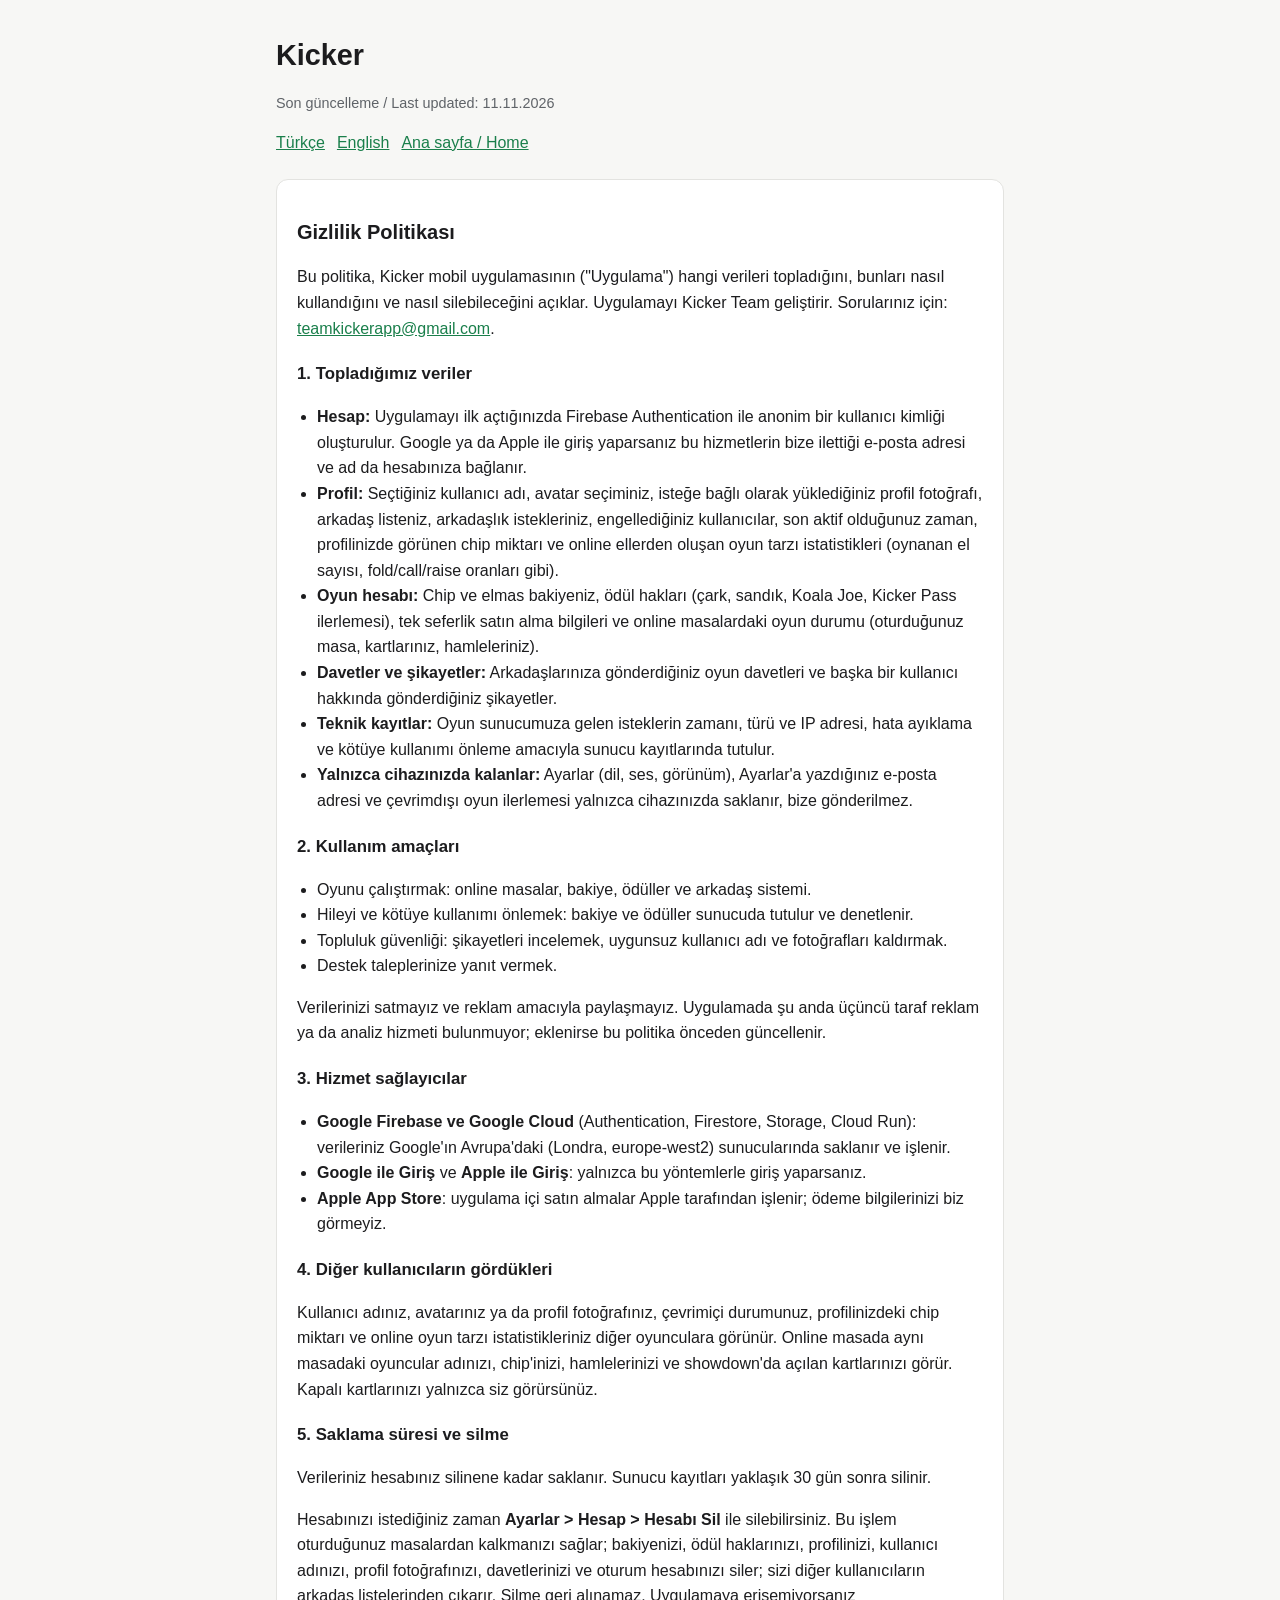
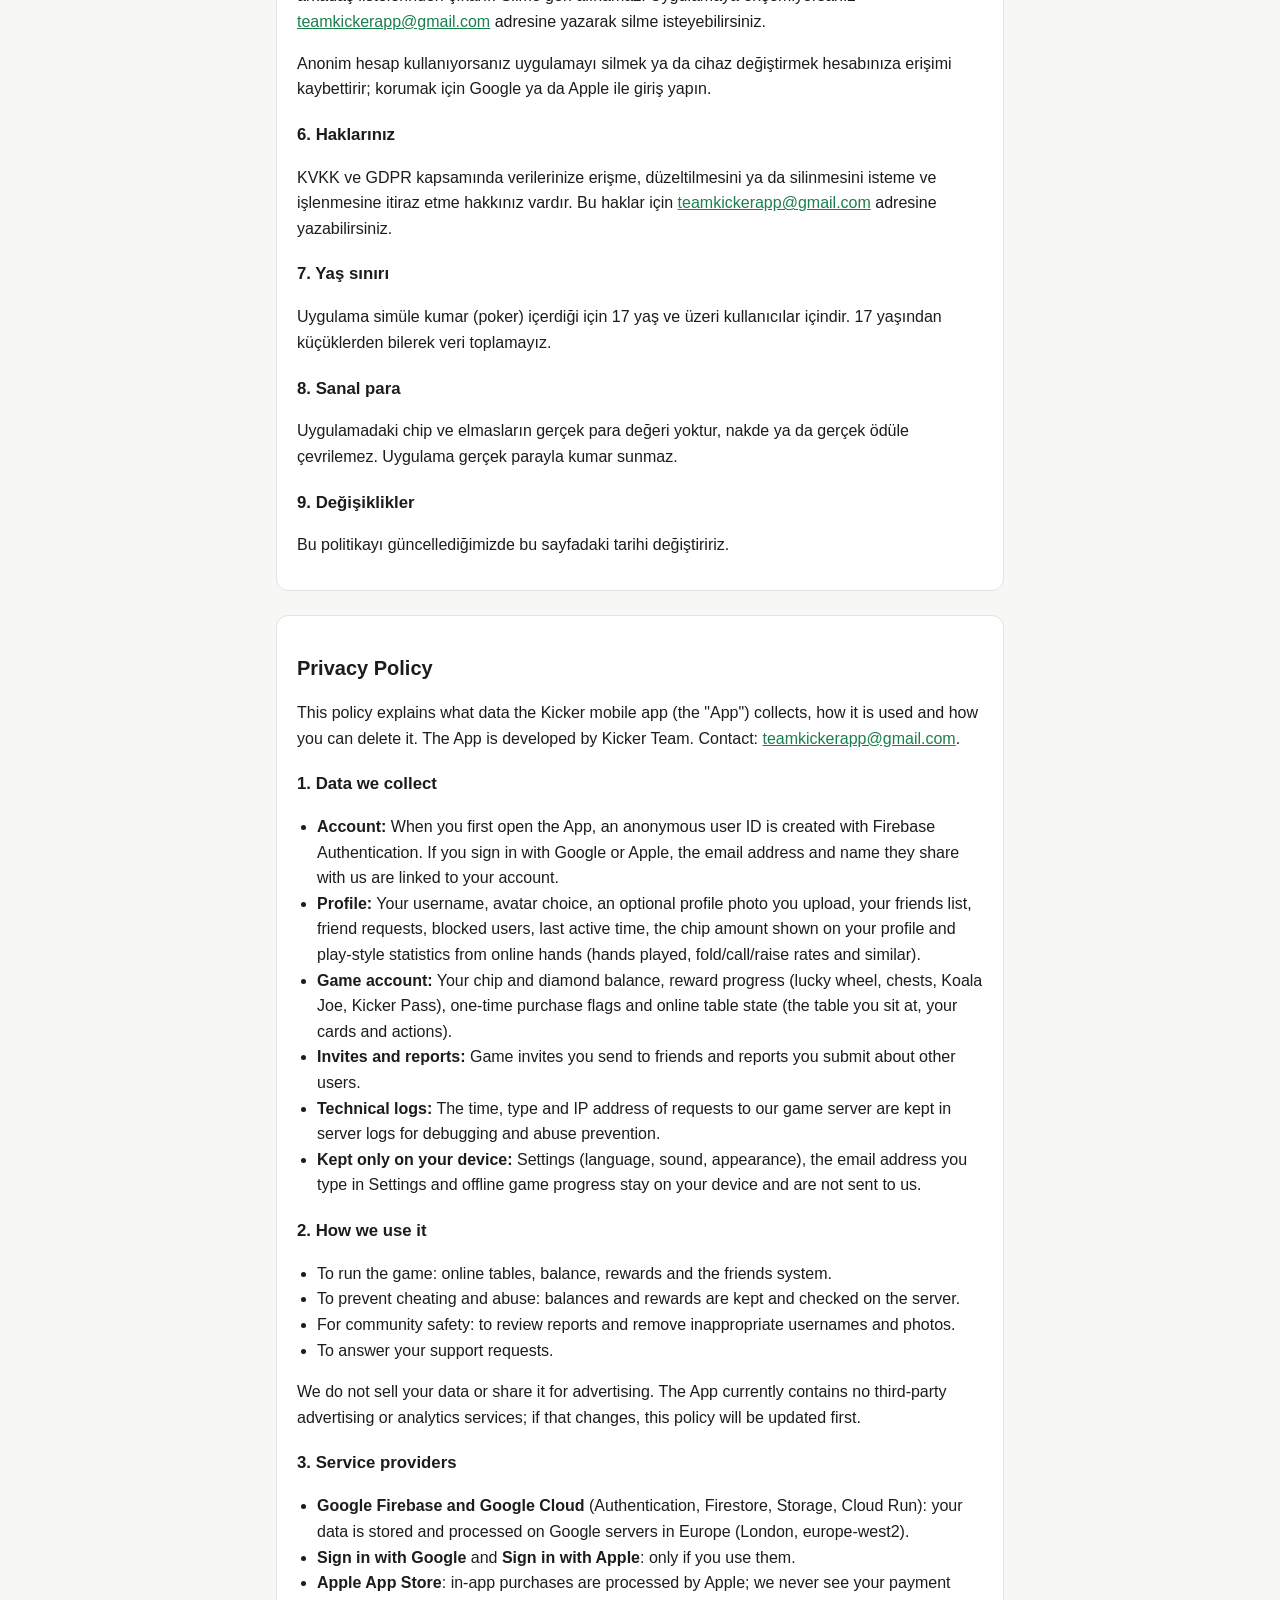
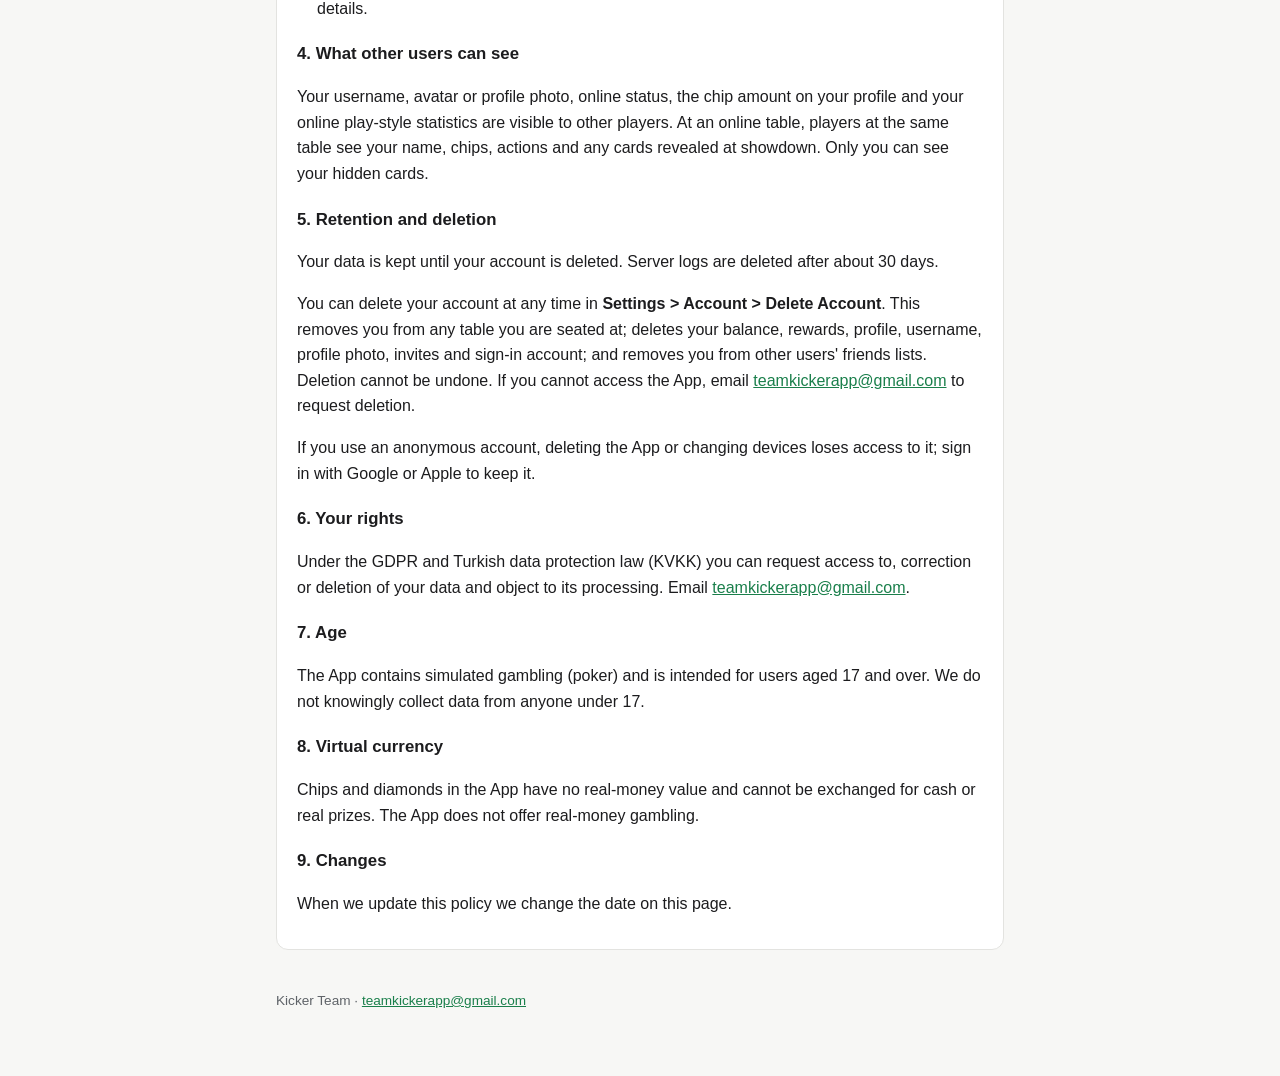
==== privacy.html @ e1eb0ac2 "Kicker privacy policy and support pages Co-Authored-By: Claude Opus 5.5 <noreply@anthropic.com>" ====
<!doctype html>
<html lang="tr">
<head>
  <meta charset="utf-8">
  <meta name="viewport" content="width=device-width, initial-scale=1">
  <title>Kicker Gizlilik Politikası / Privacy Policy</title>
  <link rel="stylesheet" href="style.css">
</head>
<body>
<main>
  <header>
    <h1>Kicker</h1>
    <p class="muted">Son güncelleme / Last updated: 11.11.2026</p>
    <nav class="lang"><a href="#tr">Türkçe</a><a href="#en">English</a><a href="index.html">Ana sayfa / Home</a></nav>
  </header>

  <!-- ===================== TÜRKÇE ===================== -->
  <section class="card" id="tr" lang="tr">
    <h2>Gizlilik Politikası</h2>
    <p>Bu politika, Kicker mobil uygulamasının ("Uygulama") hangi verileri topladığını, bunları nasıl kullandığını ve nasıl silebileceğini açıklar. Uygulamayı Kicker Team geliştirir. Sorularınız için: <a href="mailto:teamkickerapp@gmail.com">teamkickerapp@gmail.com</a>.</p>

    <h3>1. Topladığımız veriler</h3>
    <ul>
      <li><strong>Hesap:</strong> Uygulamayı ilk açtığınızda Firebase Authentication ile anonim bir kullanıcı kimliği oluşturulur. Google ya da Apple ile giriş yaparsanız bu hizmetlerin bize ilettiği e-posta adresi ve ad da hesabınıza bağlanır.</li>
      <li><strong>Profil:</strong> Seçtiğiniz kullanıcı adı, avatar seçiminiz, isteğe bağlı olarak yüklediğiniz profil fotoğrafı, arkadaş listeniz, arkadaşlık istekleriniz, engellediğiniz kullanıcılar, son aktif olduğunuz zaman, profilinizde görünen chip miktarı ve online ellerden oluşan oyun tarzı istatistikleri (oynanan el sayısı, fold/call/raise oranları gibi).</li>
      <li><strong>Oyun hesabı:</strong> Chip ve elmas bakiyeniz, ödül hakları (çark, sandık, Koala Joe, Kicker Pass ilerlemesi), tek seferlik satın alma bilgileri ve online masalardaki oyun durumu (oturduğunuz masa, kartlarınız, hamleleriniz).</li>
      <li><strong>Davetler ve şikayetler:</strong> Arkadaşlarınıza gönderdiğiniz oyun davetleri ve başka bir kullanıcı hakkında gönderdiğiniz şikayetler.</li>
      <li><strong>Teknik kayıtlar:</strong> Oyun sunucumuza gelen isteklerin zamanı, türü ve IP adresi, hata ayıklama ve kötüye kullanımı önleme amacıyla sunucu kayıtlarında tutulur.</li>
      <li><strong>Yalnızca cihazınızda kalanlar:</strong> Ayarlar (dil, ses, görünüm), Ayarlar'a yazdığınız e-posta adresi ve çevrimdışı oyun ilerlemesi yalnızca cihazınızda saklanır, bize gönderilmez.</li>
    </ul>

    <h3>2. Kullanım amaçları</h3>
    <ul>
      <li>Oyunu çalıştırmak: online masalar, bakiye, ödüller ve arkadaş sistemi.</li>
      <li>Hileyi ve kötüye kullanımı önlemek: bakiye ve ödüller sunucuda tutulur ve denetlenir.</li>
      <li>Topluluk güvenliği: şikayetleri incelemek, uygunsuz kullanıcı adı ve fotoğrafları kaldırmak.</li>
      <li>Destek taleplerinize yanıt vermek.</li>
    </ul>
    <p>Verilerinizi satmayız ve reklam amacıyla paylaşmayız. Uygulamada şu anda üçüncü taraf reklam ya da analiz hizmeti bulunmuyor; eklenirse bu politika önceden güncellenir.</p>

    <h3>3. Hizmet sağlayıcılar</h3>
    <ul>
      <li><strong>Google Firebase ve Google Cloud</strong> (Authentication, Firestore, Storage, Cloud Run): verileriniz Google'ın Avrupa'daki (Londra, europe-west2) sunucularında saklanır ve işlenir.</li>
      <li><strong>Google ile Giriş</strong> ve <strong>Apple ile Giriş</strong>: yalnızca bu yöntemlerle giriş yaparsanız.</li>
      <li><strong>Apple App Store</strong>: uygulama içi satın almalar Apple tarafından işlenir; ödeme bilgilerinizi biz görmeyiz.</li>
    </ul>

    <h3>4. Diğer kullanıcıların gördükleri</h3>
    <p>Kullanıcı adınız, avatarınız ya da profil fotoğrafınız, çevrimiçi durumunuz, profilinizdeki chip miktarı ve online oyun tarzı istatistikleriniz diğer oyunculara görünür. Online masada aynı masadaki oyuncular adınızı, chip'inizi, hamlelerinizi ve showdown'da açılan kartlarınızı görür. Kapalı kartlarınızı yalnızca siz görürsünüz.</p>

    <h3>5. Saklama süresi ve silme</h3>
    <p>Verileriniz hesabınız silinene kadar saklanır. Sunucu kayıtları yaklaşık 30 gün sonra silinir.</p>
    <p>Hesabınızı istediğiniz zaman <strong>Ayarlar &gt; Hesap &gt; Hesabı Sil</strong> ile silebilirsiniz. Bu işlem oturduğunuz masalardan kalkmanızı sağlar; bakiyenizi, ödül haklarınızı, profilinizi, kullanıcı adınızı, profil fotoğrafınızı, davetlerinizi ve oturum hesabınızı siler; sizi diğer kullanıcıların arkadaş listelerinden çıkarır. Silme geri alınamaz. Uygulamaya erişemiyorsanız <a href="mailto:teamkickerapp@gmail.com">teamkickerapp@gmail.com</a> adresine yazarak silme isteyebilirsiniz.</p>
    <p>Anonim hesap kullanıyorsanız uygulamayı silmek ya da cihaz değiştirmek hesabınıza erişimi kaybettirir; korumak için Google ya da Apple ile giriş yapın.</p>

    <h3>6. Haklarınız</h3>
    <p>KVKK ve GDPR kapsamında verilerinize erişme, düzeltilmesini ya da silinmesini isteme ve işlenmesine itiraz etme hakkınız vardır. Bu haklar için <a href="mailto:teamkickerapp@gmail.com">teamkickerapp@gmail.com</a> adresine yazabilirsiniz.</p>

    <h3>7. Yaş sınırı</h3>
    <p>Uygulama simüle kumar (poker) içerdiği için 17 yaş ve üzeri kullanıcılar içindir. 17 yaşından küçüklerden bilerek veri toplamayız.</p>

    <h3>8. Sanal para</h3>
    <p>Uygulamadaki chip ve elmasların gerçek para değeri yoktur, nakde ya da gerçek ödüle çevrilemez. Uygulama gerçek parayla kumar sunmaz.</p>

    <h3>9. Değişiklikler</h3>
    <p>Bu politikayı güncellediğimizde bu sayfadaki tarihi değiştiririz.</p>
  </section>

  <!-- ===================== ENGLISH ===================== -->
  <section class="card" id="en" lang="en">
    <h2>Privacy Policy</h2>
    <p>This policy explains what data the Kicker mobile app (the "App") collects, how it is used and how you can delete it. The App is developed by Kicker Team. Contact: <a href="mailto:teamkickerapp@gmail.com">teamkickerapp@gmail.com</a>.</p>

    <h3>1. Data we collect</h3>
    <ul>
      <li><strong>Account:</strong> When you first open the App, an anonymous user ID is created with Firebase Authentication. If you sign in with Google or Apple, the email address and name they share with us are linked to your account.</li>
      <li><strong>Profile:</strong> Your username, avatar choice, an optional profile photo you upload, your friends list, friend requests, blocked users, last active time, the chip amount shown on your profile and play-style statistics from online hands (hands played, fold/call/raise rates and similar).</li>
      <li><strong>Game account:</strong> Your chip and diamond balance, reward progress (lucky wheel, chests, Koala Joe, Kicker Pass), one-time purchase flags and online table state (the table you sit at, your cards and actions).</li>
      <li><strong>Invites and reports:</strong> Game invites you send to friends and reports you submit about other users.</li>
      <li><strong>Technical logs:</strong> The time, type and IP address of requests to our game server are kept in server logs for debugging and abuse prevention.</li>
      <li><strong>Kept only on your device:</strong> Settings (language, sound, appearance), the email address you type in Settings and offline game progress stay on your device and are not sent to us.</li>
    </ul>

    <h3>2. How we use it</h3>
    <ul>
      <li>To run the game: online tables, balance, rewards and the friends system.</li>
      <li>To prevent cheating and abuse: balances and rewards are kept and checked on the server.</li>
      <li>For community safety: to review reports and remove inappropriate usernames and photos.</li>
      <li>To answer your support requests.</li>
    </ul>
    <p>We do not sell your data or share it for advertising. The App currently contains no third-party advertising or analytics services; if that changes, this policy will be updated first.</p>

    <h3>3. Service providers</h3>
    <ul>
      <li><strong>Google Firebase and Google Cloud</strong> (Authentication, Firestore, Storage, Cloud Run): your data is stored and processed on Google servers in Europe (London, europe-west2).</li>
      <li><strong>Sign in with Google</strong> and <strong>Sign in with Apple</strong>: only if you use them.</li>
      <li><strong>Apple App Store</strong>: in-app purchases are processed by Apple; we never see your payment details.</li>
    </ul>

    <h3>4. What other users can see</h3>
    <p>Your username, avatar or profile photo, online status, the chip amount on your profile and your online play-style statistics are visible to other players. At an online table, players at the same table see your name, chips, actions and any cards revealed at showdown. Only you can see your hidden cards.</p>

    <h3>5. Retention and deletion</h3>
    <p>Your data is kept until your account is deleted. Server logs are deleted after about 30 days.</p>
    <p>You can delete your account at any time in <strong>Settings &gt; Account &gt; Delete Account</strong>. This removes you from any table you are seated at; deletes your balance, rewards, profile, username, profile photo, invites and sign-in account; and removes you from other users' friends lists. Deletion cannot be undone. If you cannot access the App, email <a href="mailto:teamkickerapp@gmail.com">teamkickerapp@gmail.com</a> to request deletion.</p>
    <p>If you use an anonymous account, deleting the App or changing devices loses access to it; sign in with Google or Apple to keep it.</p>

    <h3>6. Your rights</h3>
    <p>Under the GDPR and Turkish data protection law (KVKK) you can request access to, correction or deletion of your data and object to its processing. Email <a href="mailto:teamkickerapp@gmail.com">teamkickerapp@gmail.com</a>.</p>

    <h3>7. Age</h3>
    <p>The App contains simulated gambling (poker) and is intended for users aged 17 and over. We do not knowingly collect data from anyone under 17.</p>

    <h3>8. Virtual currency</h3>
    <p>Chips and diamonds in the App have no real-money value and cannot be exchanged for cash or real prizes. The App does not offer real-money gambling.</p>

    <h3>9. Changes</h3>
    <p>When we update this policy we change the date on this page.</p>
  </section>

  <footer>Kicker Team · <a href="mailto:teamkickerapp@gmail.com">teamkickerapp@gmail.com</a></footer>
</main>
</body>
</html>
---- style.css ----
:root {
  --bg: #f7f7f5;
  --surface: #ffffff;
  --text: #1c1c1e;
  --muted: #5f6368;
  --accent: #1a7f4b;
  --border: #e3e3e0;
}

@media (prefers-color-scheme: dark) {
  :root {
    --bg: #111413;
    --surface: #1a1e1c;
    --text: #ececec;
    --muted: #a5aaa7;
    --accent: #4cc38a;
    --border: #2b302d;
  }
}

* {
  box-sizing: border-box;
}

body {
  margin: 0;
  background: var(--bg);
  color: var(--text);
  font: 16px/1.6 -apple-system, BlinkMacSystemFont, "Segoe UI", Roboto,
    Helvetica, Arial, sans-serif;
}

main {
  max-width: 760px;
  margin: 0 auto;
  padding: 32px 16px 64px;
}

header {
  margin-bottom: 24px;
}

h1 {
  font-size: 1.8rem;
  margin: 0 0 4px;
}

h2 {
  font-size: 1.25rem;
  margin: 32px 0 8px;
}

h3 {
  font-size: 1.05rem;
  margin: 20px 0 6px;
}

p,
li {
  color: var(--text);
}

.muted {
  color: var(--muted);
  font-size: 0.9rem;
}

a {
  color: var(--accent);
}

nav.lang {
  display: flex;
  gap: 12px;
  margin: 8px 0 24px;
}

section.card {
  background: var(--surface);
  border: 1px solid var(--border);
  border-radius: 12px;
  padding: 4px 20px 16px;
  margin-bottom: 24px;
}

ul {
  padding-left: 20px;
}

footer {
  margin-top: 40px;
  color: var(--muted);
  font-size: 0.85rem;
}
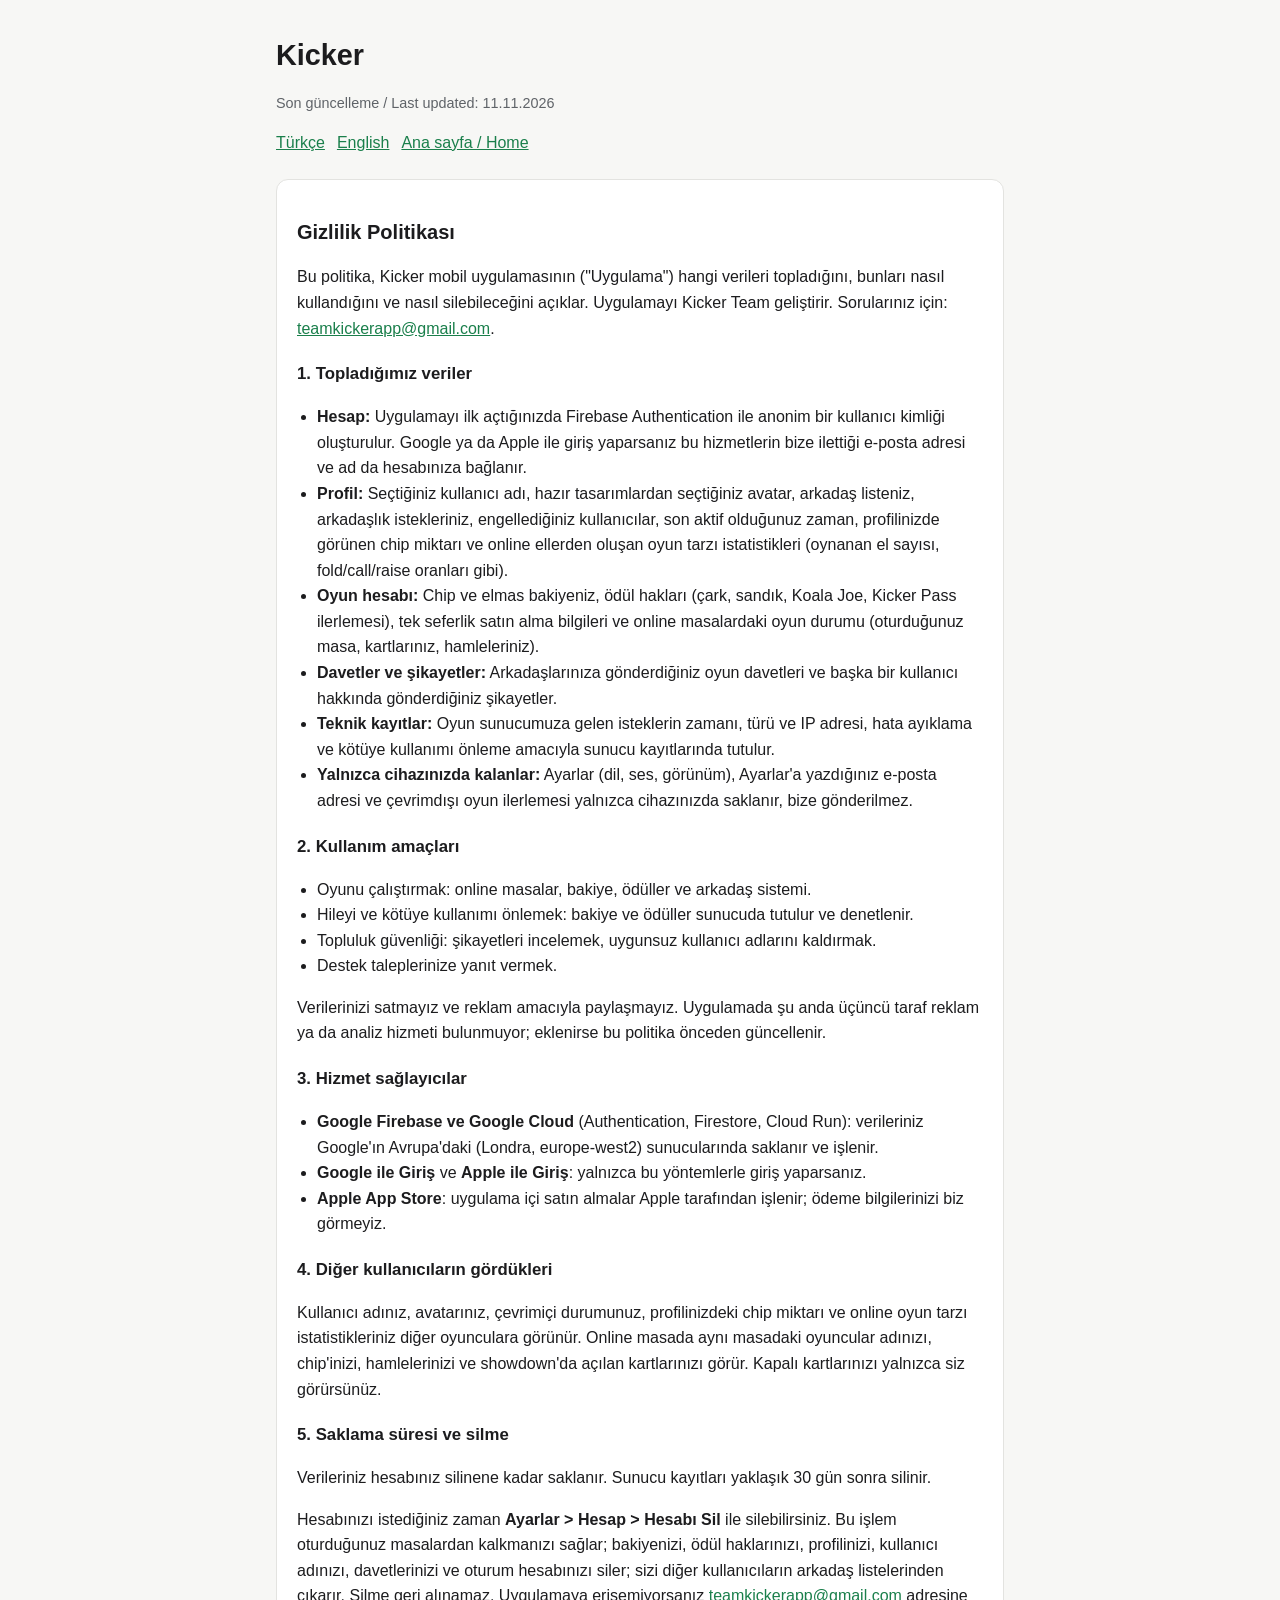
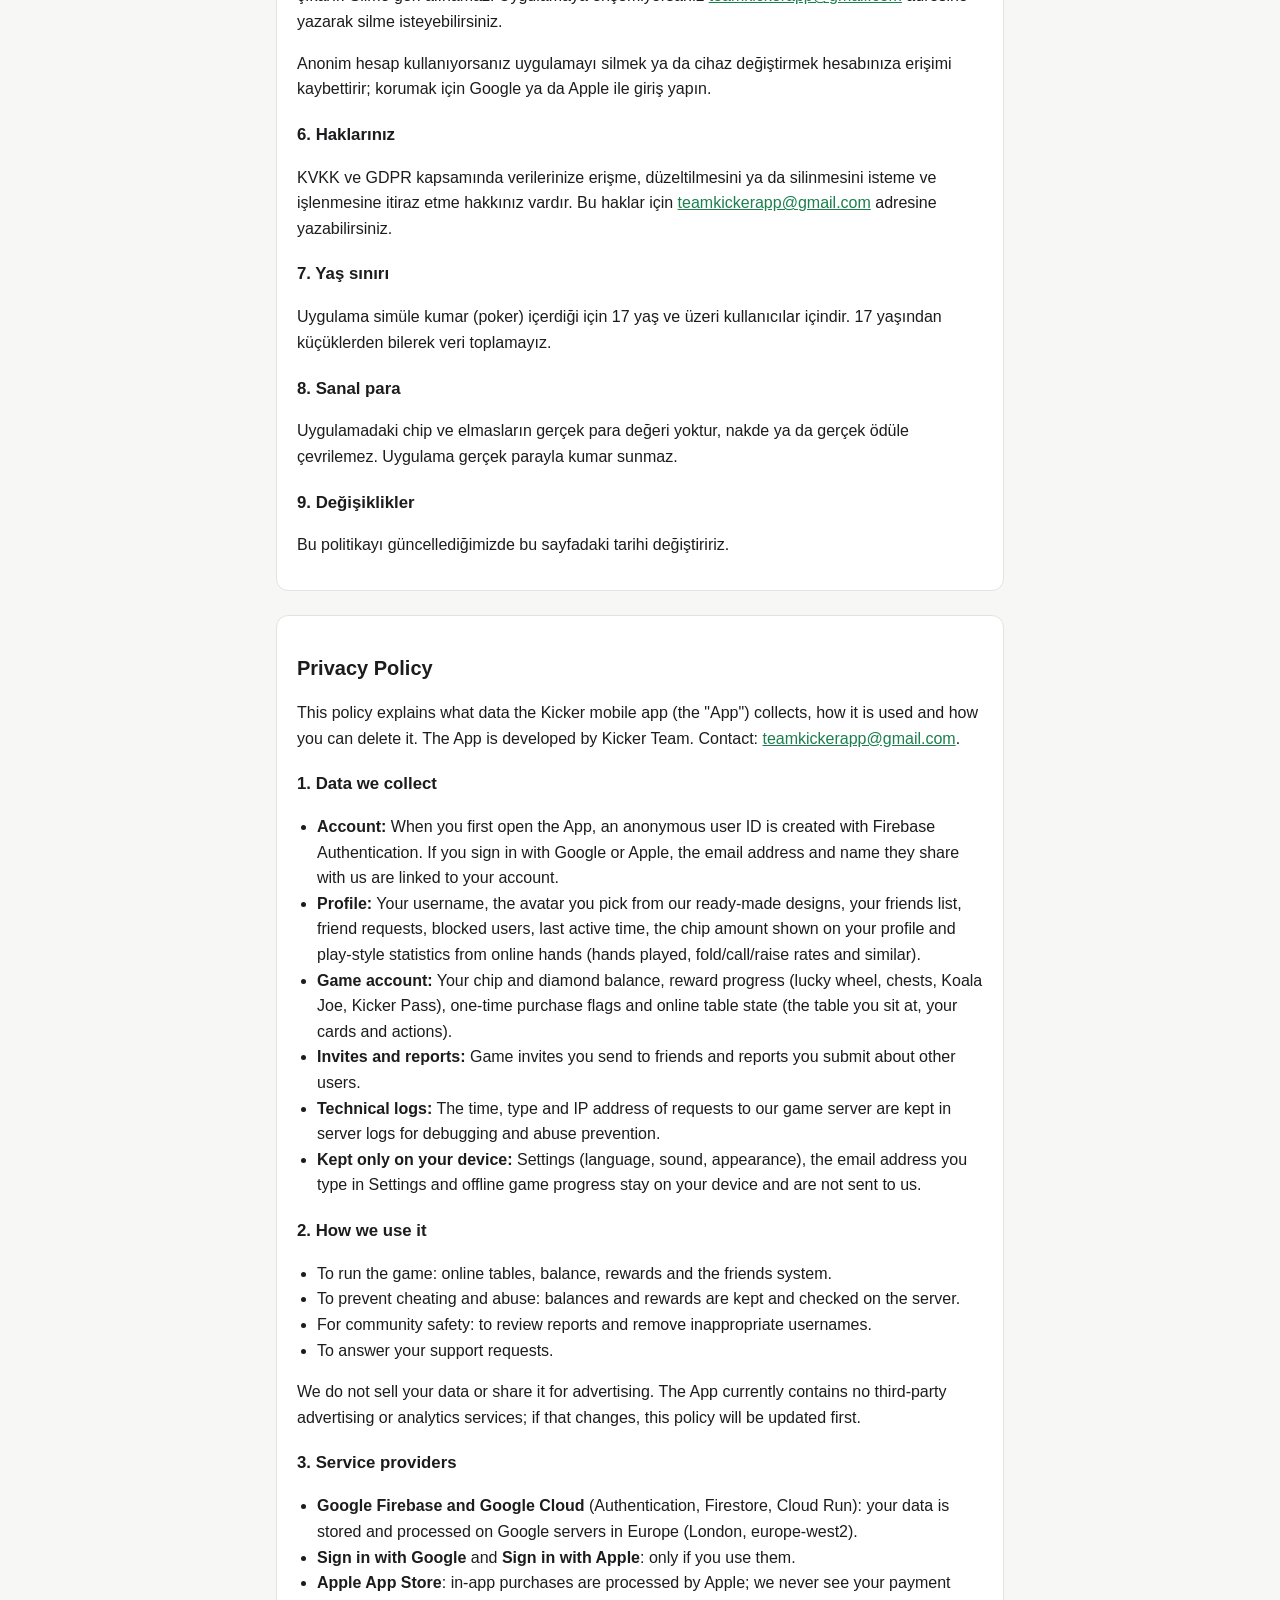
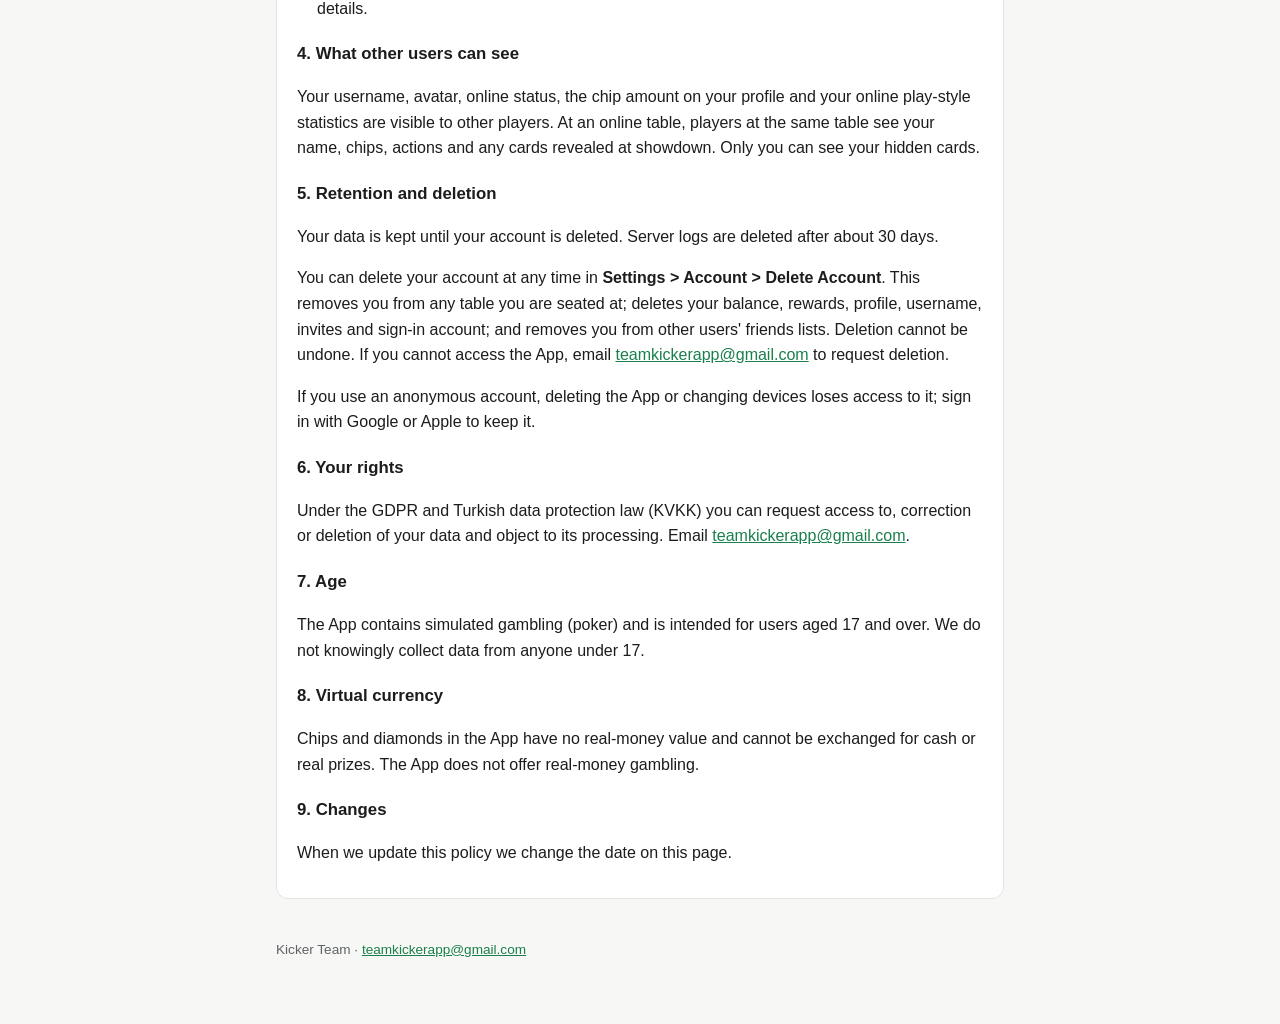
==== commit 7ce37569: "Remove profile photo mentions (photo upload was removed from the app) Co-Authored-By: Claude Opus 5." ====
--- a/privacy.html
+++ b/privacy.html
@@ -22,7 +22,7 @@
     <h3>1. Topladığımız veriler</h3>
     <ul>
       <li><strong>Hesap:</strong> Uygulamayı ilk açtığınızda Firebase Authentication ile anonim bir kullanıcı kimliği oluşturulur. Google ya da Apple ile giriş yaparsanız bu hizmetlerin bize ilettiği e-posta adresi ve ad da hesabınıza bağlanır.</li>
-      <li><strong>Profil:</strong> Seçtiğiniz kullanıcı adı, avatar seçiminiz, isteğe bağlı olarak yüklediğiniz profil fotoğrafı, arkadaş listeniz, arkadaşlık istekleriniz, engellediğiniz kullanıcılar, son aktif olduğunuz zaman, profilinizde görünen chip miktarı ve online ellerden oluşan oyun tarzı istatistikleri (oynanan el sayısı, fold/call/raise oranları gibi).</li>
+      <li><strong>Profil:</strong> Seçtiğiniz kullanıcı adı, hazır tasarımlardan seçtiğiniz avatar, arkadaş listeniz, arkadaşlık istekleriniz, engellediğiniz kullanıcılar, son aktif olduğunuz zaman, profilinizde görünen chip miktarı ve online ellerden oluşan oyun tarzı istatistikleri (oynanan el sayısı, fold/call/raise oranları gibi).</li>
       <li><strong>Oyun hesabı:</strong> Chip ve elmas bakiyeniz, ödül hakları (çark, sandık, Koala Joe, Kicker Pass ilerlemesi), tek seferlik satın alma bilgileri ve online masalardaki oyun durumu (oturduğunuz masa, kartlarınız, hamleleriniz).</li>
       <li><strong>Davetler ve şikayetler:</strong> Arkadaşlarınıza gönderdiğiniz oyun davetleri ve başka bir kullanıcı hakkında gönderdiğiniz şikayetler.</li>
       <li><strong>Teknik kayıtlar:</strong> Oyun sunucumuza gelen isteklerin zamanı, türü ve IP adresi, hata ayıklama ve kötüye kullanımı önleme amacıyla sunucu kayıtlarında tutulur.</li>
@@ -33,24 +33,24 @@
     <ul>
       <li>Oyunu çalıştırmak: online masalar, bakiye, ödüller ve arkadaş sistemi.</li>
       <li>Hileyi ve kötüye kullanımı önlemek: bakiye ve ödüller sunucuda tutulur ve denetlenir.</li>
-      <li>Topluluk güvenliği: şikayetleri incelemek, uygunsuz kullanıcı adı ve fotoğrafları kaldırmak.</li>
+      <li>Topluluk güvenliği: şikayetleri incelemek, uygunsuz kullanıcı adlarını kaldırmak.</li>
       <li>Destek taleplerinize yanıt vermek.</li>
     </ul>
     <p>Verilerinizi satmayız ve reklam amacıyla paylaşmayız. Uygulamada şu anda üçüncü taraf reklam ya da analiz hizmeti bulunmuyor; eklenirse bu politika önceden güncellenir.</p>
 
     <h3>3. Hizmet sağlayıcılar</h3>
     <ul>
-      <li><strong>Google Firebase ve Google Cloud</strong> (Authentication, Firestore, Storage, Cloud Run): verileriniz Google'ın Avrupa'daki (Londra, europe-west2) sunucularında saklanır ve işlenir.</li>
+      <li><strong>Google Firebase ve Google Cloud</strong> (Authentication, Firestore, Cloud Run): verileriniz Google'ın Avrupa'daki (Londra, europe-west2) sunucularında saklanır ve işlenir.</li>
       <li><strong>Google ile Giriş</strong> ve <strong>Apple ile Giriş</strong>: yalnızca bu yöntemlerle giriş yaparsanız.</li>
       <li><strong>Apple App Store</strong>: uygulama içi satın almalar Apple tarafından işlenir; ödeme bilgilerinizi biz görmeyiz.</li>
     </ul>
 
     <h3>4. Diğer kullanıcıların gördükleri</h3>
-    <p>Kullanıcı adınız, avatarınız ya da profil fotoğrafınız, çevrimiçi durumunuz, profilinizdeki chip miktarı ve online oyun tarzı istatistikleriniz diğer oyunculara görünür. Online masada aynı masadaki oyuncular adınızı, chip'inizi, hamlelerinizi ve showdown'da açılan kartlarınızı görür. Kapalı kartlarınızı yalnızca siz görürsünüz.</p>
+    <p>Kullanıcı adınız, avatarınız, çevrimiçi durumunuz, profilinizdeki chip miktarı ve online oyun tarzı istatistikleriniz diğer oyunculara görünür. Online masada aynı masadaki oyuncular adınızı, chip'inizi, hamlelerinizi ve showdown'da açılan kartlarınızı görür. Kapalı kartlarınızı yalnızca siz görürsünüz.</p>
 
     <h3>5. Saklama süresi ve silme</h3>
     <p>Verileriniz hesabınız silinene kadar saklanır. Sunucu kayıtları yaklaşık 30 gün sonra silinir.</p>
-    <p>Hesabınızı istediğiniz zaman <strong>Ayarlar &gt; Hesap &gt; Hesabı Sil</strong> ile silebilirsiniz. Bu işlem oturduğunuz masalardan kalkmanızı sağlar; bakiyenizi, ödül haklarınızı, profilinizi, kullanıcı adınızı, profil fotoğrafınızı, davetlerinizi ve oturum hesabınızı siler; sizi diğer kullanıcıların arkadaş listelerinden çıkarır. Silme geri alınamaz. Uygulamaya erişemiyorsanız <a href="mailto:teamkickerapp@gmail.com">teamkickerapp@gmail.com</a> adresine yazarak silme isteyebilirsiniz.</p>
+    <p>Hesabınızı istediğiniz zaman <strong>Ayarlar &gt; Hesap &gt; Hesabı Sil</strong> ile silebilirsiniz. Bu işlem oturduğunuz masalardan kalkmanızı sağlar; bakiyenizi, ödül haklarınızı, profilinizi, kullanıcı adınızı, davetlerinizi ve oturum hesabınızı siler; sizi diğer kullanıcıların arkadaş listelerinden çıkarır. Silme geri alınamaz. Uygulamaya erişemiyorsanız <a href="mailto:teamkickerapp@gmail.com">teamkickerapp@gmail.com</a> adresine yazarak silme isteyebilirsiniz.</p>
     <p>Anonim hesap kullanıyorsanız uygulamayı silmek ya da cihaz değiştirmek hesabınıza erişimi kaybettirir; korumak için Google ya da Apple ile giriş yapın.</p>
 
     <h3>6. Haklarınız</h3>
@@ -74,7 +74,7 @@
     <h3>1. Data we collect</h3>
     <ul>
       <li><strong>Account:</strong> When you first open the App, an anonymous user ID is created with Firebase Authentication. If you sign in with Google or Apple, the email address and name they share with us are linked to your account.</li>
-      <li><strong>Profile:</strong> Your username, avatar choice, an optional profile photo you upload, your friends list, friend requests, blocked users, last active time, the chip amount shown on your profile and play-style statistics from online hands (hands played, fold/call/raise rates and similar).</li>
+      <li><strong>Profile:</strong> Your username, the avatar you pick from our ready-made designs, your friends list, friend requests, blocked users, last active time, the chip amount shown on your profile and play-style statistics from online hands (hands played, fold/call/raise rates and similar).</li>
       <li><strong>Game account:</strong> Your chip and diamond balance, reward progress (lucky wheel, chests, Koala Joe, Kicker Pass), one-time purchase flags and online table state (the table you sit at, your cards and actions).</li>
       <li><strong>Invites and reports:</strong> Game invites you send to friends and reports you submit about other users.</li>
       <li><strong>Technical logs:</strong> The time, type and IP address of requests to our game server are kept in server logs for debugging and abuse prevention.</li>
@@ -85,24 +85,24 @@
     <ul>
       <li>To run the game: online tables, balance, rewards and the friends system.</li>
       <li>To prevent cheating and abuse: balances and rewards are kept and checked on the server.</li>
-      <li>For community safety: to review reports and remove inappropriate usernames and photos.</li>
+      <li>For community safety: to review reports and remove inappropriate usernames.</li>
       <li>To answer your support requests.</li>
     </ul>
     <p>We do not sell your data or share it for advertising. The App currently contains no third-party advertising or analytics services; if that changes, this policy will be updated first.</p>
 
     <h3>3. Service providers</h3>
     <ul>
-      <li><strong>Google Firebase and Google Cloud</strong> (Authentication, Firestore, Storage, Cloud Run): your data is stored and processed on Google servers in Europe (London, europe-west2).</li>
+      <li><strong>Google Firebase and Google Cloud</strong> (Authentication, Firestore, Cloud Run): your data is stored and processed on Google servers in Europe (London, europe-west2).</li>
       <li><strong>Sign in with Google</strong> and <strong>Sign in with Apple</strong>: only if you use them.</li>
       <li><strong>Apple App Store</strong>: in-app purchases are processed by Apple; we never see your payment details.</li>
     </ul>
 
     <h3>4. What other users can see</h3>
-    <p>Your username, avatar or profile photo, online status, the chip amount on your profile and your online play-style statistics are visible to other players. At an online table, players at the same table see your name, chips, actions and any cards revealed at showdown. Only you can see your hidden cards.</p>
+    <p>Your username, avatar, online status, the chip amount on your profile and your online play-style statistics are visible to other players. At an online table, players at the same table see your name, chips, actions and any cards revealed at showdown. Only you can see your hidden cards.</p>
 
     <h3>5. Retention and deletion</h3>
     <p>Your data is kept until your account is deleted. Server logs are deleted after about 30 days.</p>
-    <p>You can delete your account at any time in <strong>Settings &gt; Account &gt; Delete Account</strong>. This removes you from any table you are seated at; deletes your balance, rewards, profile, username, profile photo, invites and sign-in account; and removes you from other users' friends lists. Deletion cannot be undone. If you cannot access the App, email <a href="mailto:teamkickerapp@gmail.com">teamkickerapp@gmail.com</a> to request deletion.</p>
+    <p>You can delete your account at any time in <strong>Settings &gt; Account &gt; Delete Account</strong>. This removes you from any table you are seated at; deletes your balance, rewards, profile, username, invites and sign-in account; and removes you from other users' friends lists. Deletion cannot be undone. If you cannot access the App, email <a href="mailto:teamkickerapp@gmail.com">teamkickerapp@gmail.com</a> to request deletion.</p>
     <p>If you use an anonymous account, deleting the App or changing devices loses access to it; sign in with Google or Apple to keep it.</p>
 
     <h3>6. Your rights</h3>
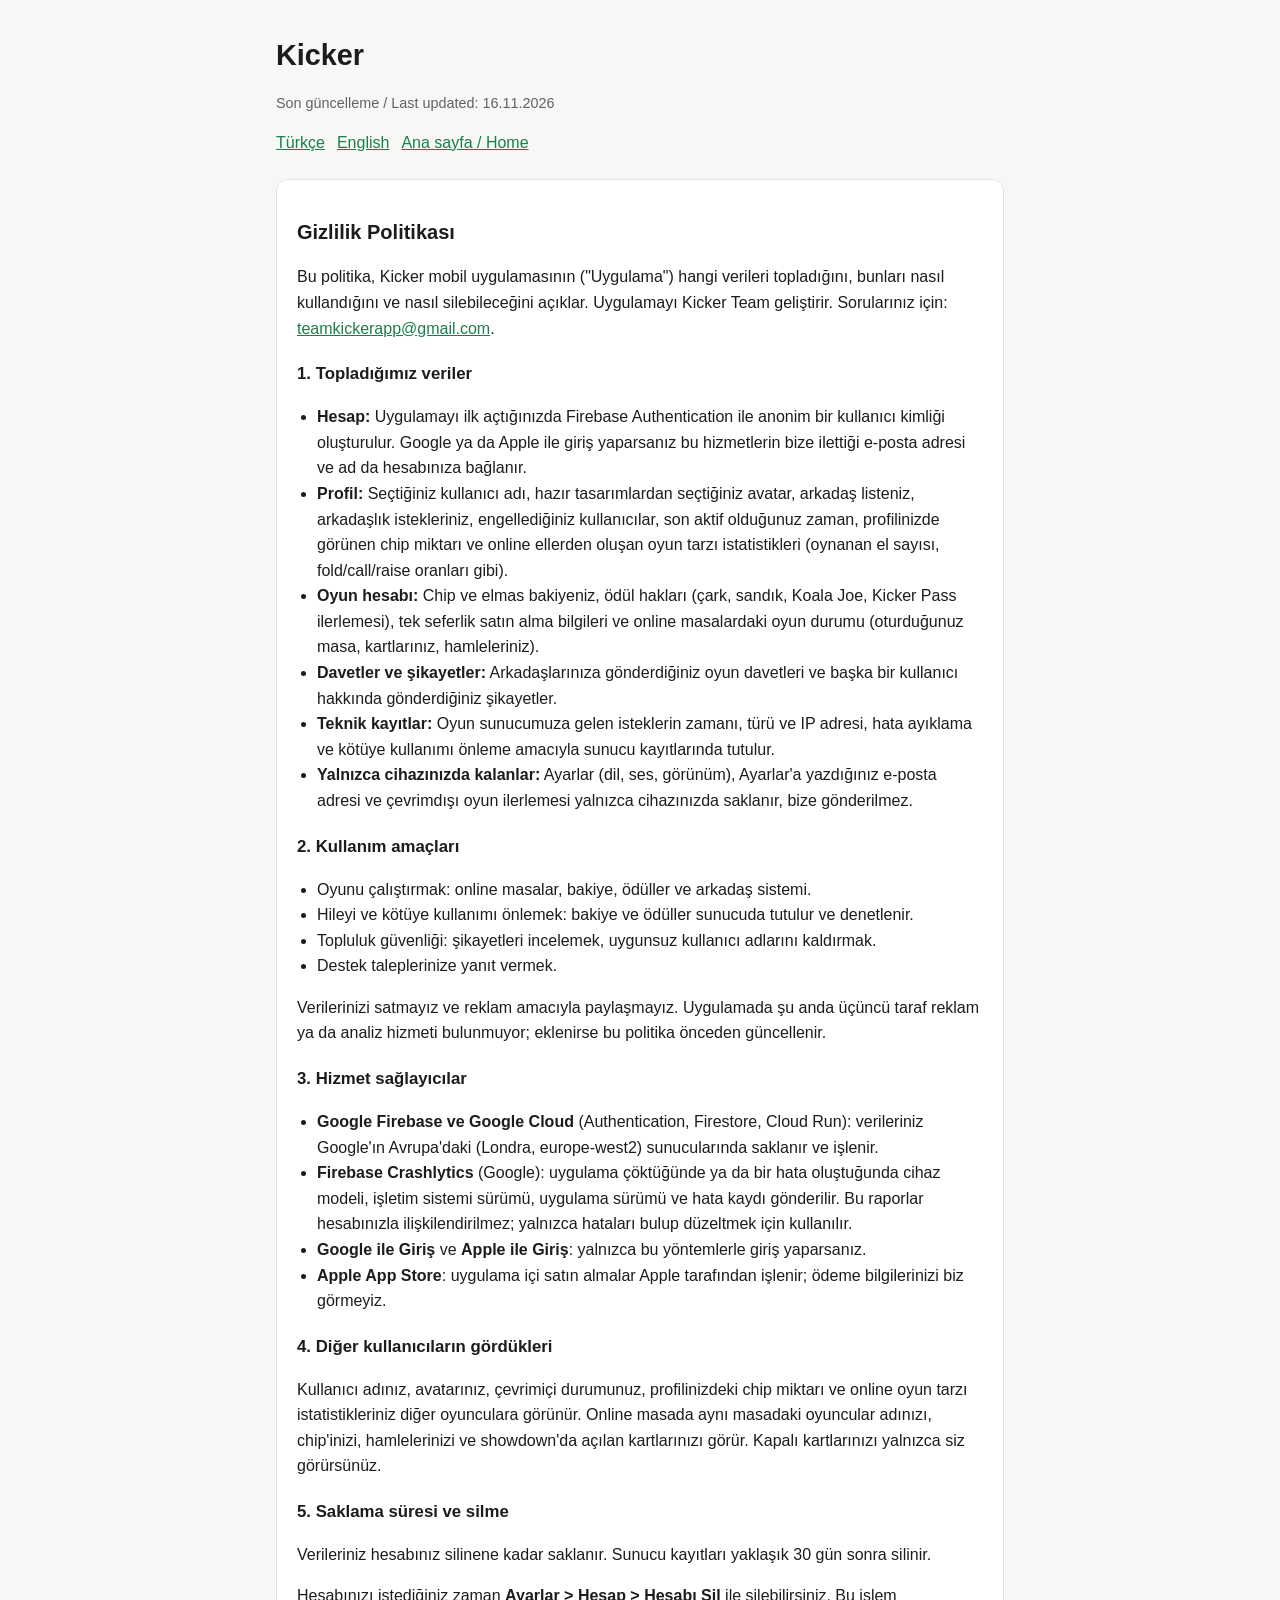
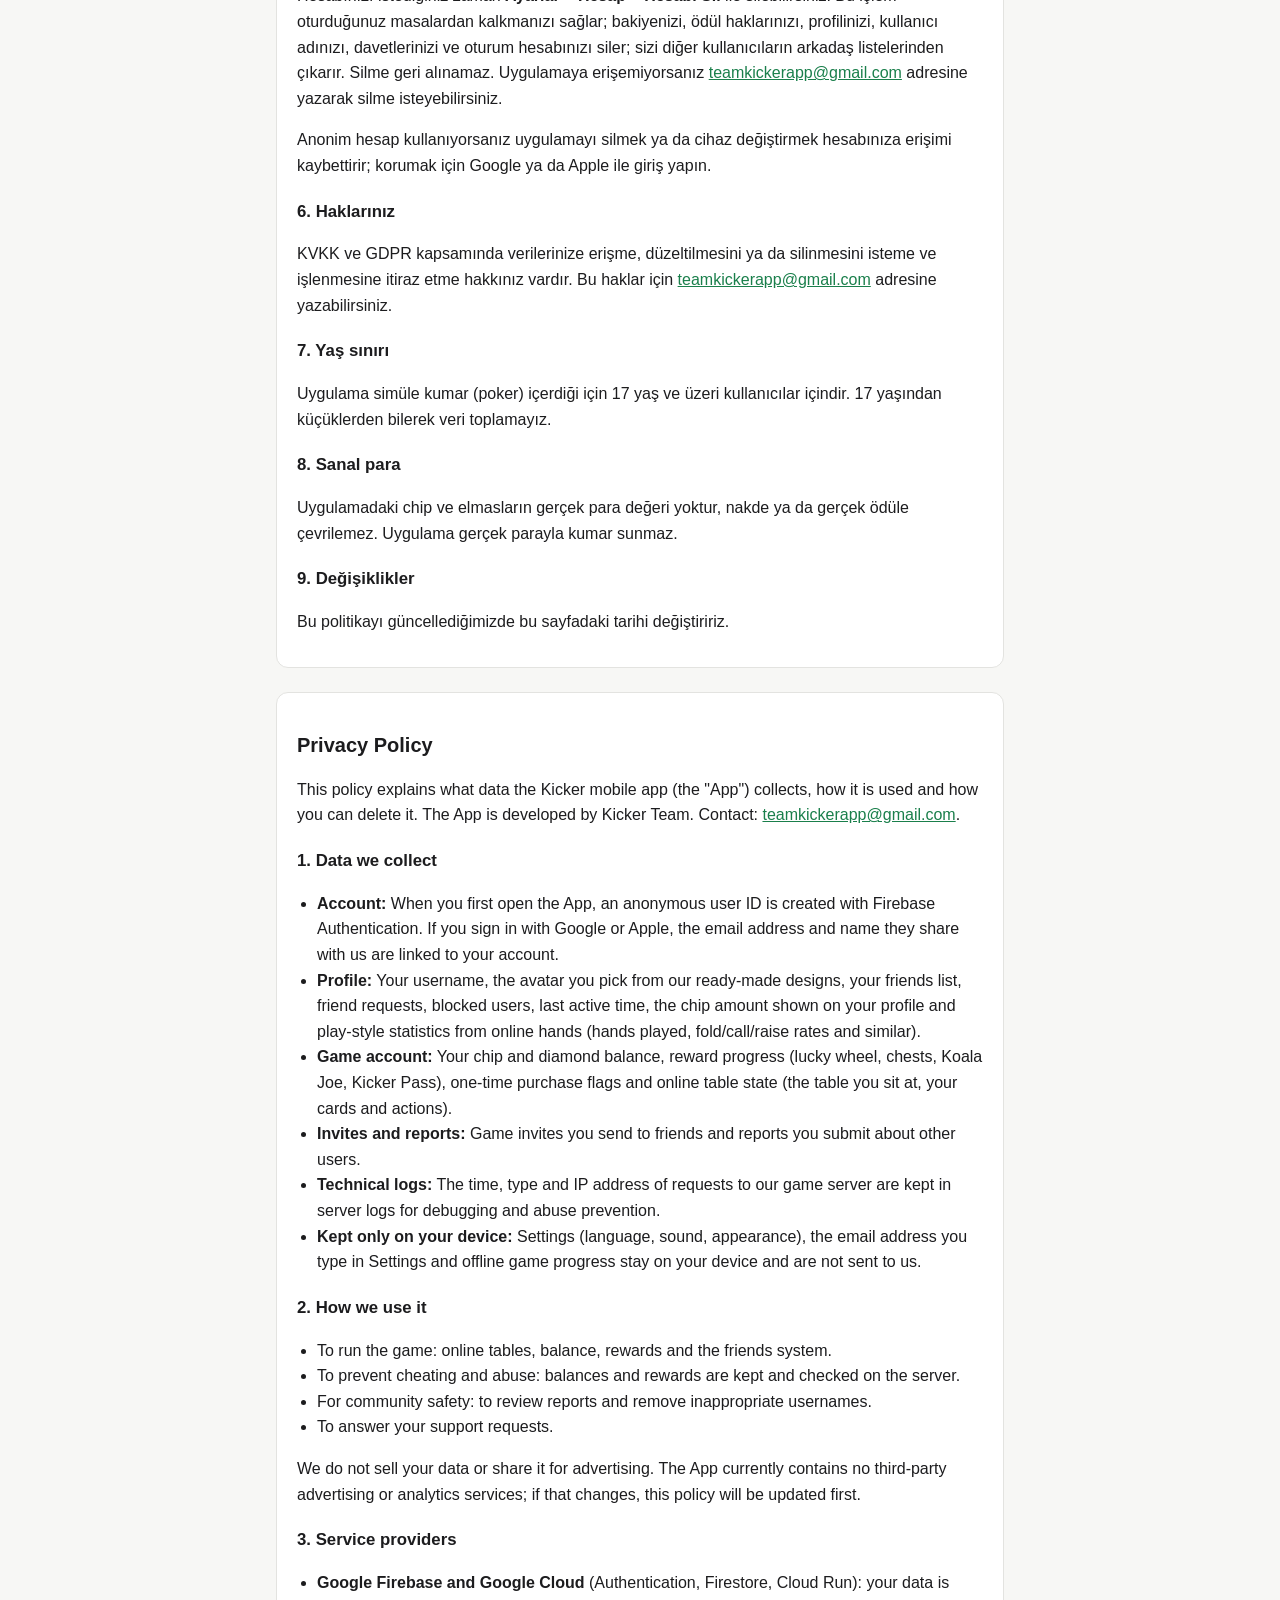
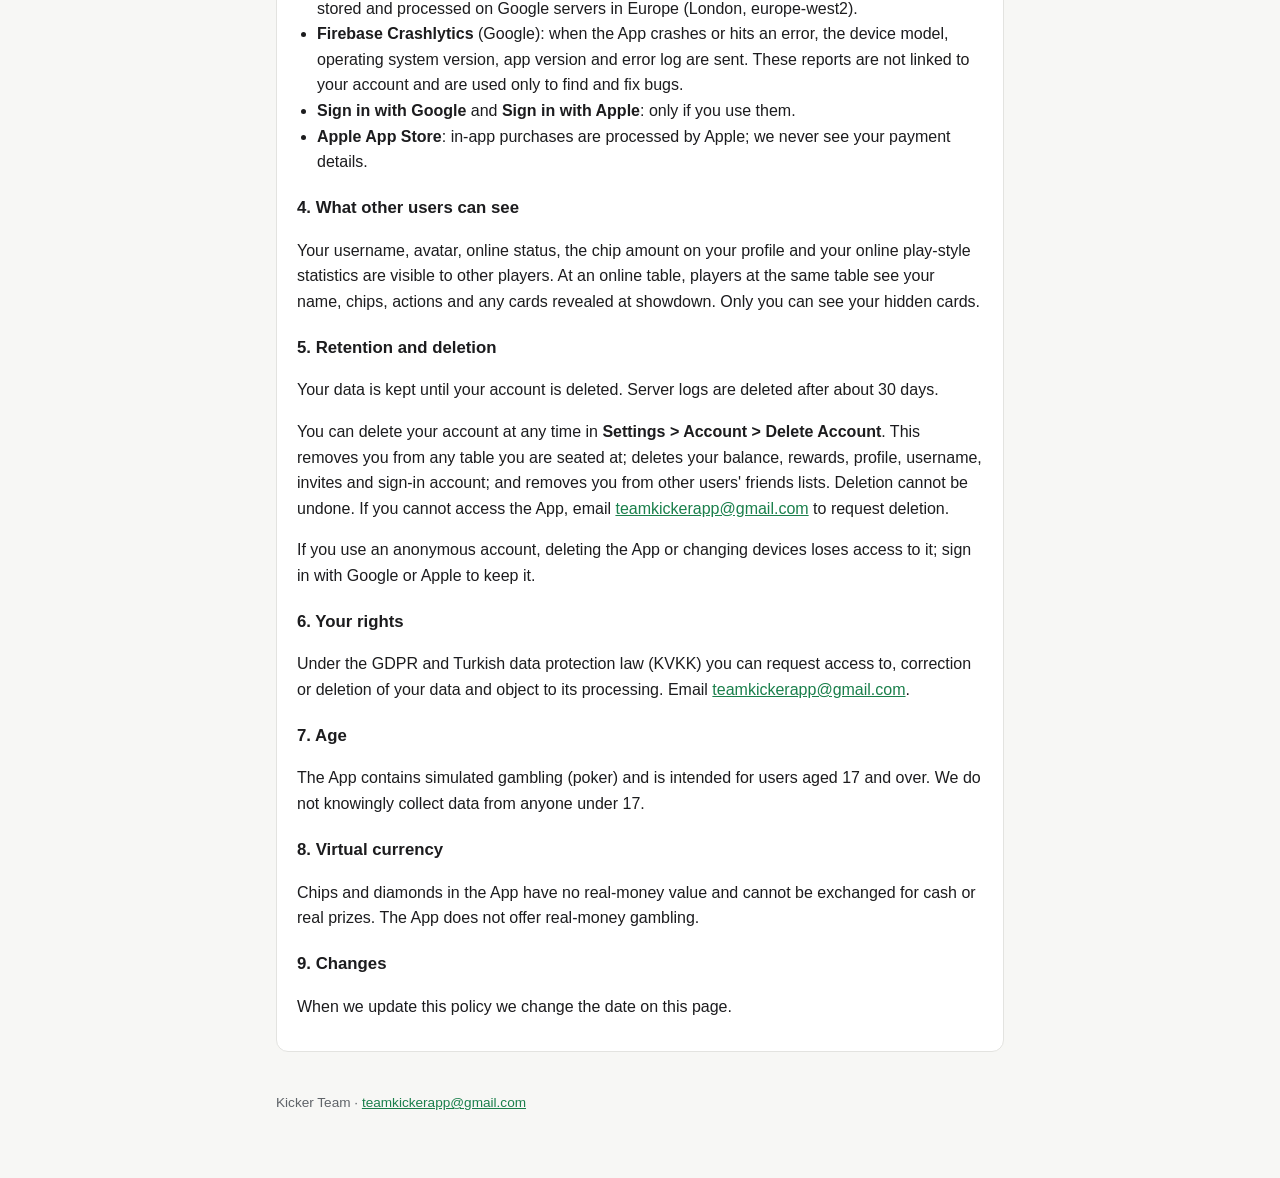
==== commit d8d8c370: "Privacy policy: Firebase Crashlytics crash reports Co-Authored-By: Claude Opus 5.5 <noreply@anthropi" ====
--- a/privacy.html
+++ b/privacy.html
@@ -10,7 +10,7 @@
 <main>
   <header>
     <h1>Kicker</h1>
-    <p class="muted">Son güncelleme / Last updated: 11.11.2026</p>
+    <p class="muted">Son güncelleme / Last updated: 16.11.2026</p>
     <nav class="lang"><a href="#tr">Türkçe</a><a href="#en">English</a><a href="index.html">Ana sayfa / Home</a></nav>
   </header>
 
@@ -41,6 +41,7 @@
     <h3>3. Hizmet sağlayıcılar</h3>
     <ul>
       <li><strong>Google Firebase ve Google Cloud</strong> (Authentication, Firestore, Cloud Run): verileriniz Google'ın Avrupa'daki (Londra, europe-west2) sunucularında saklanır ve işlenir.</li>
+      <li><strong>Firebase Crashlytics</strong> (Google): uygulama çöktüğünde ya da bir hata oluştuğunda cihaz modeli, işletim sistemi sürümü, uygulama sürümü ve hata kaydı gönderilir. Bu raporlar hesabınızla ilişkilendirilmez; yalnızca hataları bulup düzeltmek için kullanılır.</li>
       <li><strong>Google ile Giriş</strong> ve <strong>Apple ile Giriş</strong>: yalnızca bu yöntemlerle giriş yaparsanız.</li>
       <li><strong>Apple App Store</strong>: uygulama içi satın almalar Apple tarafından işlenir; ödeme bilgilerinizi biz görmeyiz.</li>
     </ul>
@@ -93,6 +94,7 @@
     <h3>3. Service providers</h3>
     <ul>
       <li><strong>Google Firebase and Google Cloud</strong> (Authentication, Firestore, Cloud Run): your data is stored and processed on Google servers in Europe (London, europe-west2).</li>
+      <li><strong>Firebase Crashlytics</strong> (Google): when the App crashes or hits an error, the device model, operating system version, app version and error log are sent. These reports are not linked to your account and are used only to find and fix bugs.</li>
       <li><strong>Sign in with Google</strong> and <strong>Sign in with Apple</strong>: only if you use them.</li>
       <li><strong>Apple App Store</strong>: in-app purchases are processed by Apple; we never see your payment details.</li>
     </ul>
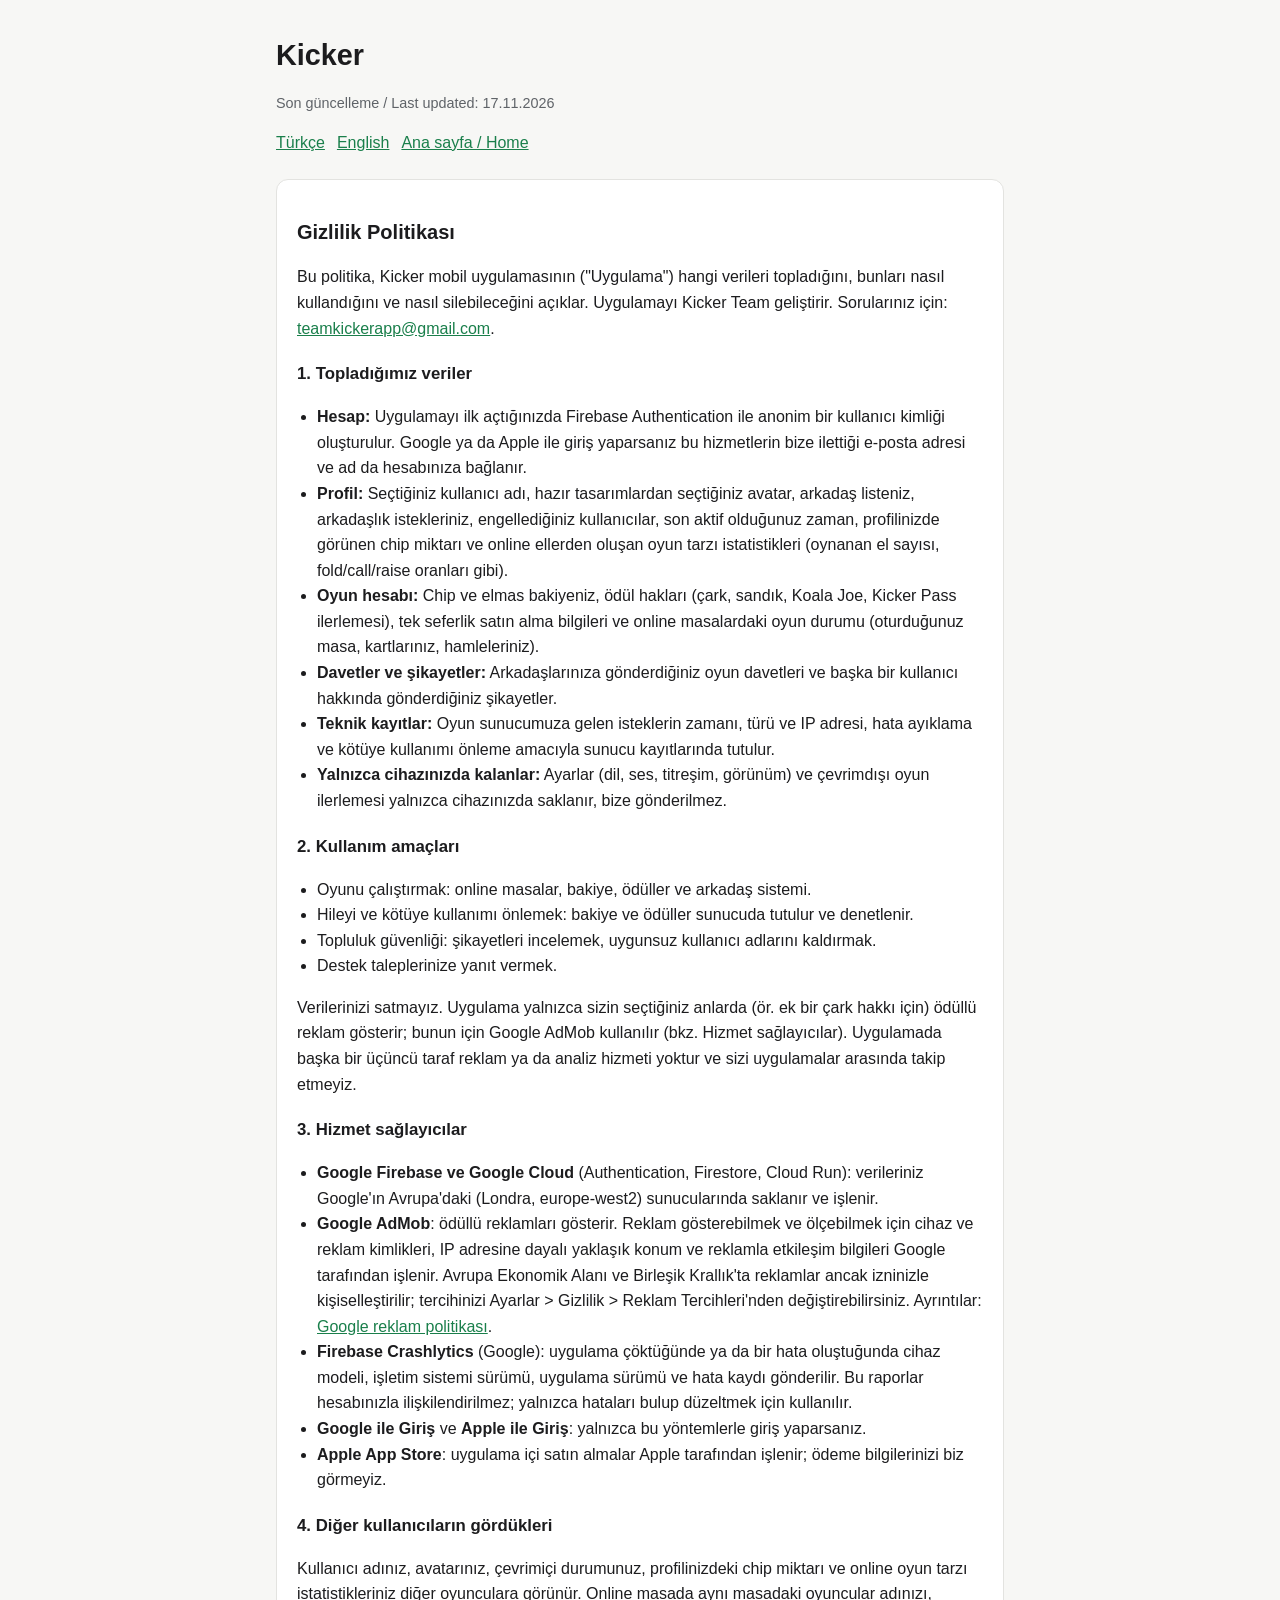
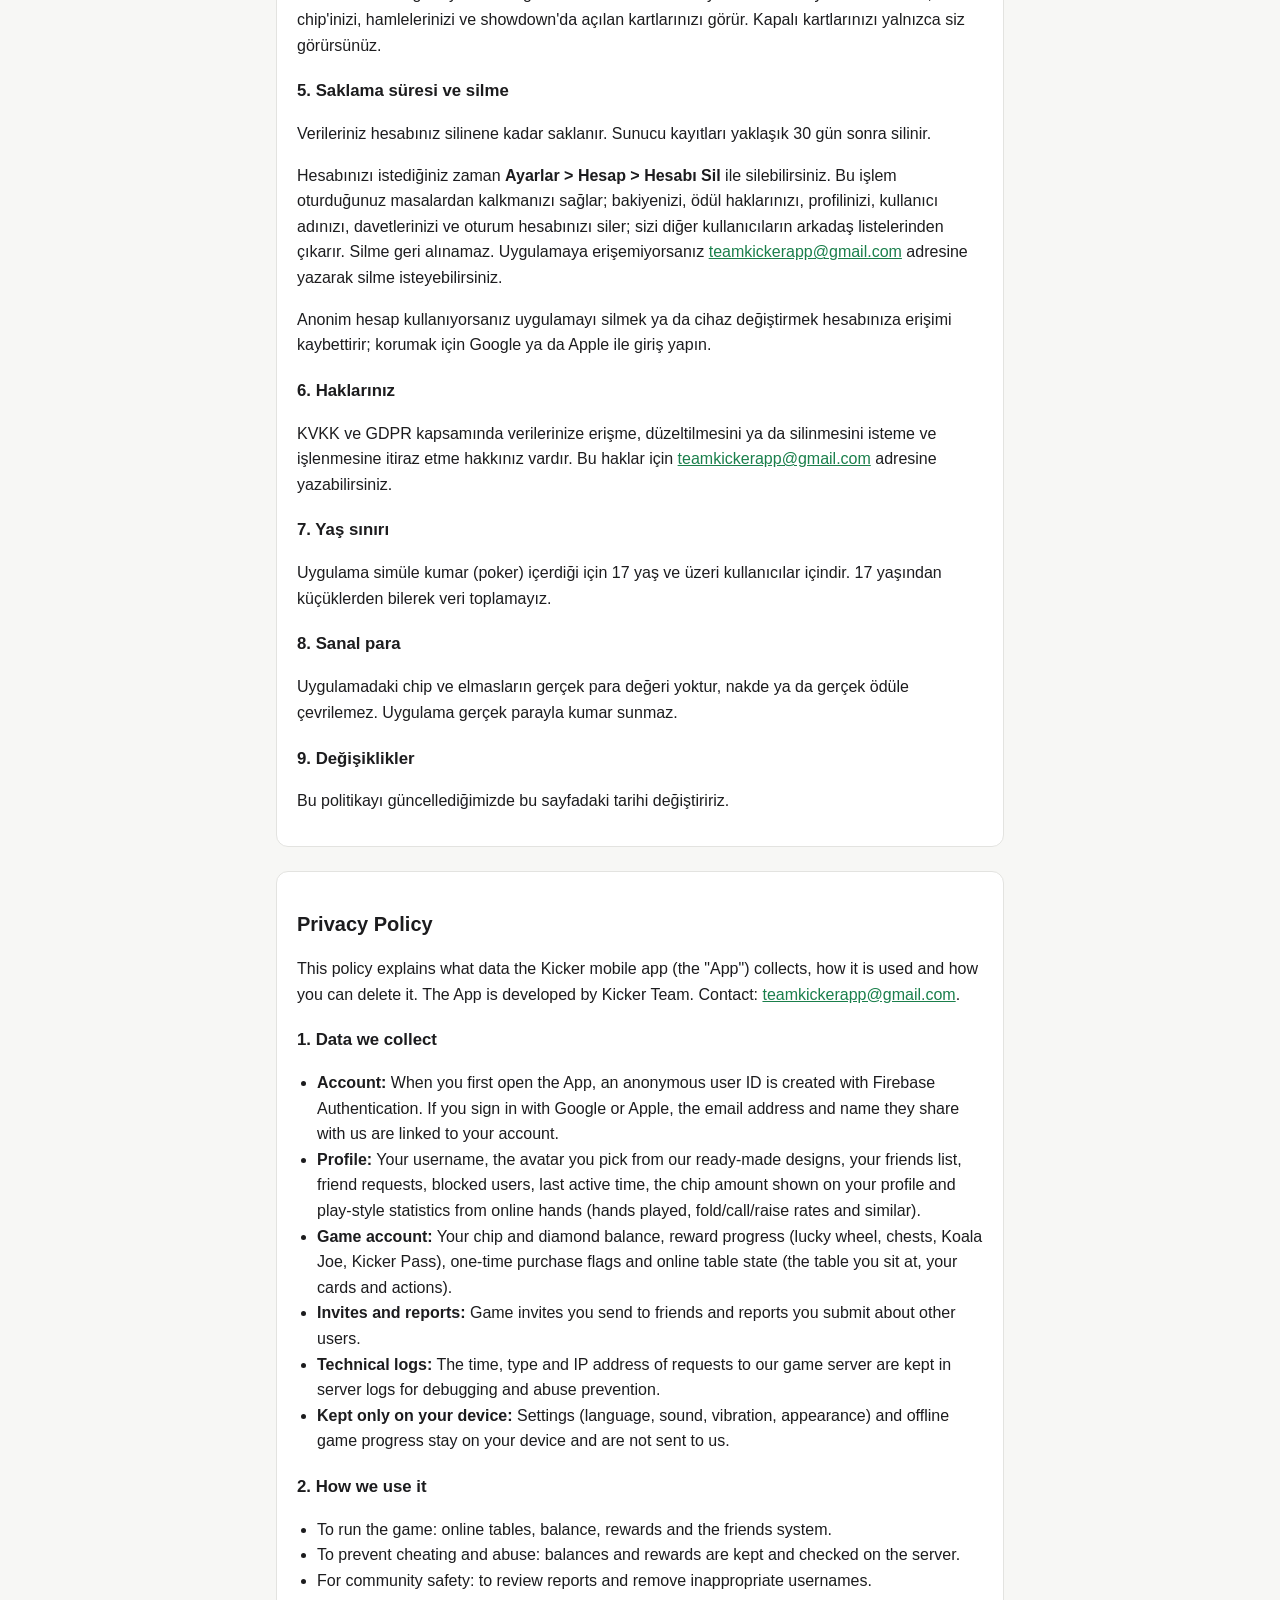
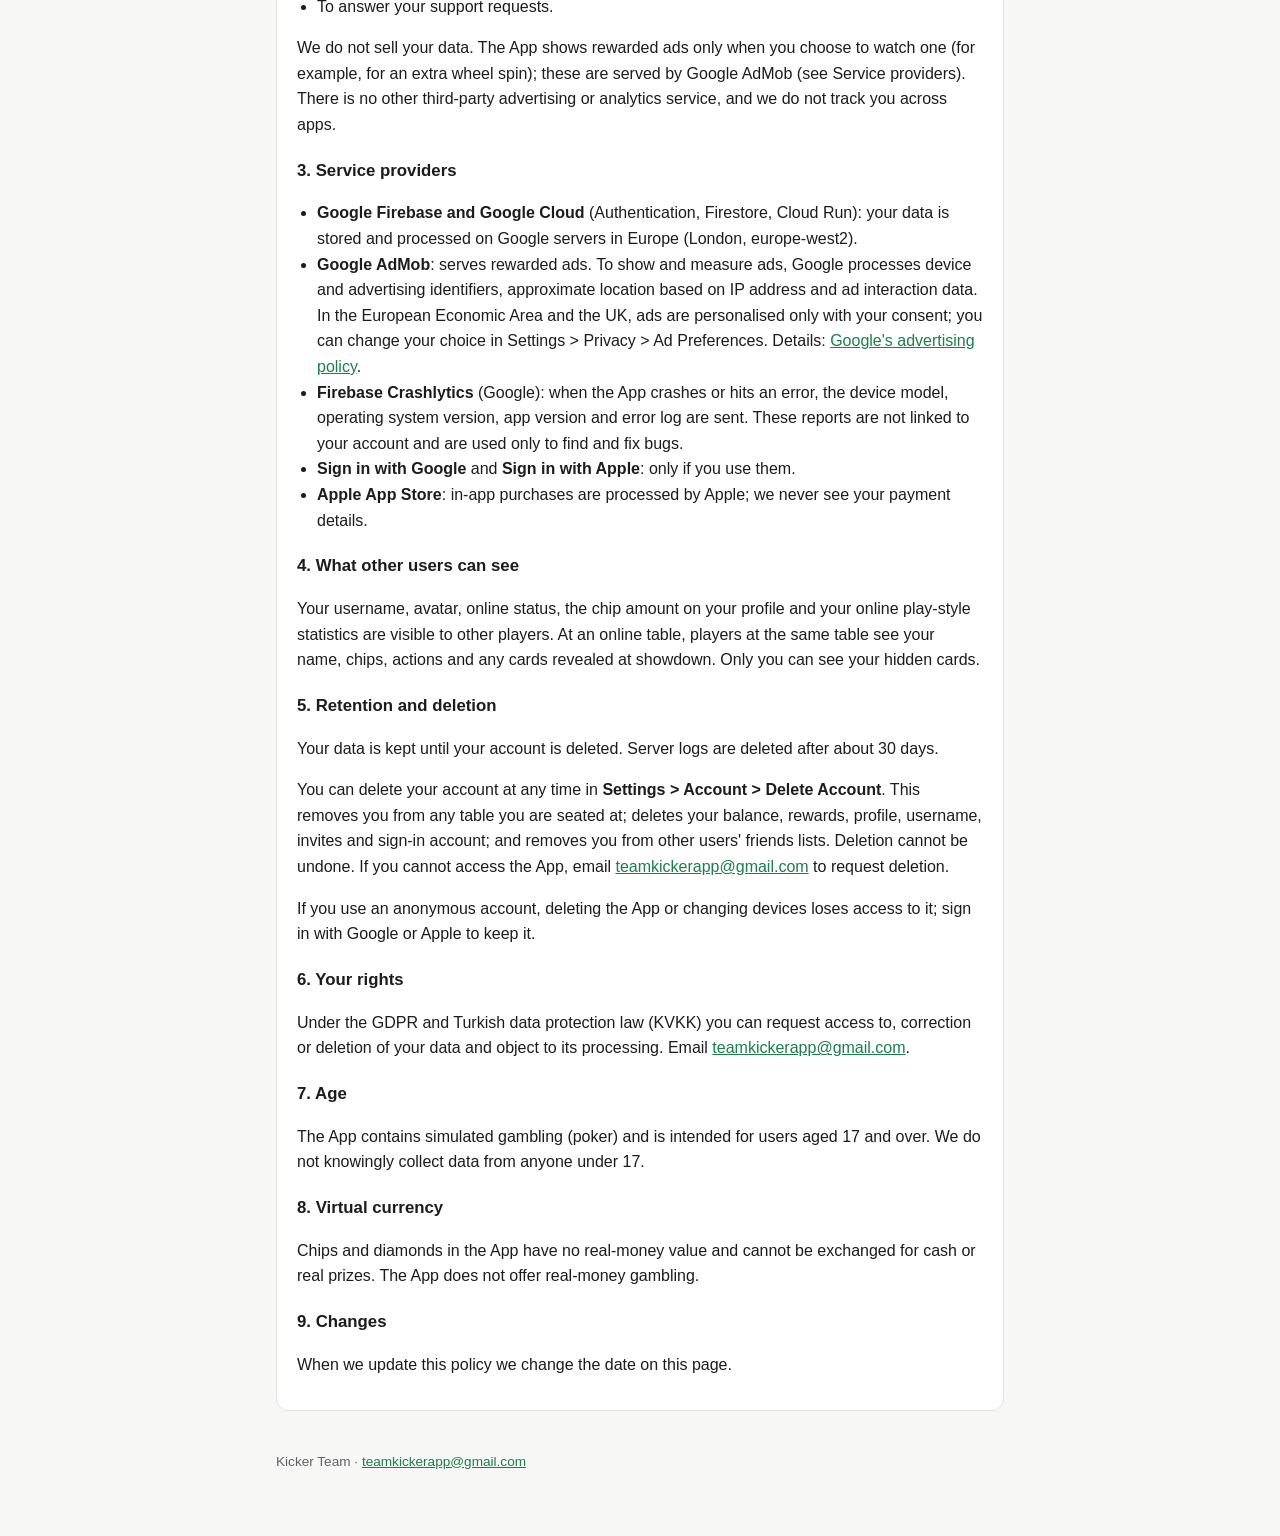
==== commit 149c9d07: "Privacy policy: Google AdMob rewarded ads; remove settings email mention Co-Authored-By: Claude Opus" ====
--- a/privacy.html
+++ b/privacy.html
@@ -10,7 +10,7 @@
 <main>
   <header>
     <h1>Kicker</h1>
-    <p class="muted">Son güncelleme / Last updated: 16.11.2026</p>
+    <p class="muted">Son güncelleme / Last updated: 17.11.2026</p>
     <nav class="lang"><a href="#tr">Türkçe</a><a href="#en">English</a><a href="index.html">Ana sayfa / Home</a></nav>
   </header>
 
@@ -26,7 +26,7 @@
       <li><strong>Oyun hesabı:</strong> Chip ve elmas bakiyeniz, ödül hakları (çark, sandık, Koala Joe, Kicker Pass ilerlemesi), tek seferlik satın alma bilgileri ve online masalardaki oyun durumu (oturduğunuz masa, kartlarınız, hamleleriniz).</li>
       <li><strong>Davetler ve şikayetler:</strong> Arkadaşlarınıza gönderdiğiniz oyun davetleri ve başka bir kullanıcı hakkında gönderdiğiniz şikayetler.</li>
       <li><strong>Teknik kayıtlar:</strong> Oyun sunucumuza gelen isteklerin zamanı, türü ve IP adresi, hata ayıklama ve kötüye kullanımı önleme amacıyla sunucu kayıtlarında tutulur.</li>
-      <li><strong>Yalnızca cihazınızda kalanlar:</strong> Ayarlar (dil, ses, görünüm), Ayarlar'a yazdığınız e-posta adresi ve çevrimdışı oyun ilerlemesi yalnızca cihazınızda saklanır, bize gönderilmez.</li>
+      <li><strong>Yalnızca cihazınızda kalanlar:</strong> Ayarlar (dil, ses, titreşim, görünüm) ve çevrimdışı oyun ilerlemesi yalnızca cihazınızda saklanır, bize gönderilmez.</li>
     </ul>
 
     <h3>2. Kullanım amaçları</h3>
@@ -36,11 +36,12 @@
       <li>Topluluk güvenliği: şikayetleri incelemek, uygunsuz kullanıcı adlarını kaldırmak.</li>
       <li>Destek taleplerinize yanıt vermek.</li>
     </ul>
-    <p>Verilerinizi satmayız ve reklam amacıyla paylaşmayız. Uygulamada şu anda üçüncü taraf reklam ya da analiz hizmeti bulunmuyor; eklenirse bu politika önceden güncellenir.</p>
+    <p>Verilerinizi satmayız. Uygulama yalnızca sizin seçtiğiniz anlarda (ör. ek bir çark hakkı için) ödüllü reklam gösterir; bunun için Google AdMob kullanılır (bkz. Hizmet sağlayıcılar). Uygulamada başka bir üçüncü taraf reklam ya da analiz hizmeti yoktur ve sizi uygulamalar arasında takip etmeyiz.</p>
 
     <h3>3. Hizmet sağlayıcılar</h3>
     <ul>
       <li><strong>Google Firebase ve Google Cloud</strong> (Authentication, Firestore, Cloud Run): verileriniz Google'ın Avrupa'daki (Londra, europe-west2) sunucularında saklanır ve işlenir.</li>
+      <li><strong>Google AdMob</strong>: ödüllü reklamları gösterir. Reklam gösterebilmek ve ölçebilmek için cihaz ve reklam kimlikleri, IP adresine dayalı yaklaşık konum ve reklamla etkileşim bilgileri Google tarafından işlenir. Avrupa Ekonomik Alanı ve Birleşik Krallık'ta reklamlar ancak izninizle kişiselleştirilir; tercihinizi Ayarlar &gt; Gizlilik &gt; Reklam Tercihleri'nden değiştirebilirsiniz. Ayrıntılar: <a href="https://policies.google.com/technologies/ads">Google reklam politikası</a>.</li>
       <li><strong>Firebase Crashlytics</strong> (Google): uygulama çöktüğünde ya da bir hata oluştuğunda cihaz modeli, işletim sistemi sürümü, uygulama sürümü ve hata kaydı gönderilir. Bu raporlar hesabınızla ilişkilendirilmez; yalnızca hataları bulup düzeltmek için kullanılır.</li>
       <li><strong>Google ile Giriş</strong> ve <strong>Apple ile Giriş</strong>: yalnızca bu yöntemlerle giriş yaparsanız.</li>
       <li><strong>Apple App Store</strong>: uygulama içi satın almalar Apple tarafından işlenir; ödeme bilgilerinizi biz görmeyiz.</li>
@@ -79,7 +80,7 @@
       <li><strong>Game account:</strong> Your chip and diamond balance, reward progress (lucky wheel, chests, Koala Joe, Kicker Pass), one-time purchase flags and online table state (the table you sit at, your cards and actions).</li>
       <li><strong>Invites and reports:</strong> Game invites you send to friends and reports you submit about other users.</li>
       <li><strong>Technical logs:</strong> The time, type and IP address of requests to our game server are kept in server logs for debugging and abuse prevention.</li>
-      <li><strong>Kept only on your device:</strong> Settings (language, sound, appearance), the email address you type in Settings and offline game progress stay on your device and are not sent to us.</li>
+      <li><strong>Kept only on your device:</strong> Settings (language, sound, vibration, appearance) and offline game progress stay on your device and are not sent to us.</li>
     </ul>
 
     <h3>2. How we use it</h3>
@@ -89,11 +90,12 @@
       <li>For community safety: to review reports and remove inappropriate usernames.</li>
       <li>To answer your support requests.</li>
     </ul>
-    <p>We do not sell your data or share it for advertising. The App currently contains no third-party advertising or analytics services; if that changes, this policy will be updated first.</p>
+    <p>We do not sell your data. The App shows rewarded ads only when you choose to watch one (for example, for an extra wheel spin); these are served by Google AdMob (see Service providers). There is no other third-party advertising or analytics service, and we do not track you across apps.</p>
 
     <h3>3. Service providers</h3>
     <ul>
       <li><strong>Google Firebase and Google Cloud</strong> (Authentication, Firestore, Cloud Run): your data is stored and processed on Google servers in Europe (London, europe-west2).</li>
+      <li><strong>Google AdMob</strong>: serves rewarded ads. To show and measure ads, Google processes device and advertising identifiers, approximate location based on IP address and ad interaction data. In the European Economic Area and the UK, ads are personalised only with your consent; you can change your choice in Settings &gt; Privacy &gt; Ad Preferences. Details: <a href="https://policies.google.com/technologies/ads">Google's advertising policy</a>.</li>
       <li><strong>Firebase Crashlytics</strong> (Google): when the App crashes or hits an error, the device model, operating system version, app version and error log are sent. These reports are not linked to your account and are used only to find and fix bugs.</li>
       <li><strong>Sign in with Google</strong> and <strong>Sign in with Apple</strong>: only if you use them.</li>
       <li><strong>Apple App Store</strong>: in-app purchases are processed by Apple; we never see your payment details.</li>
